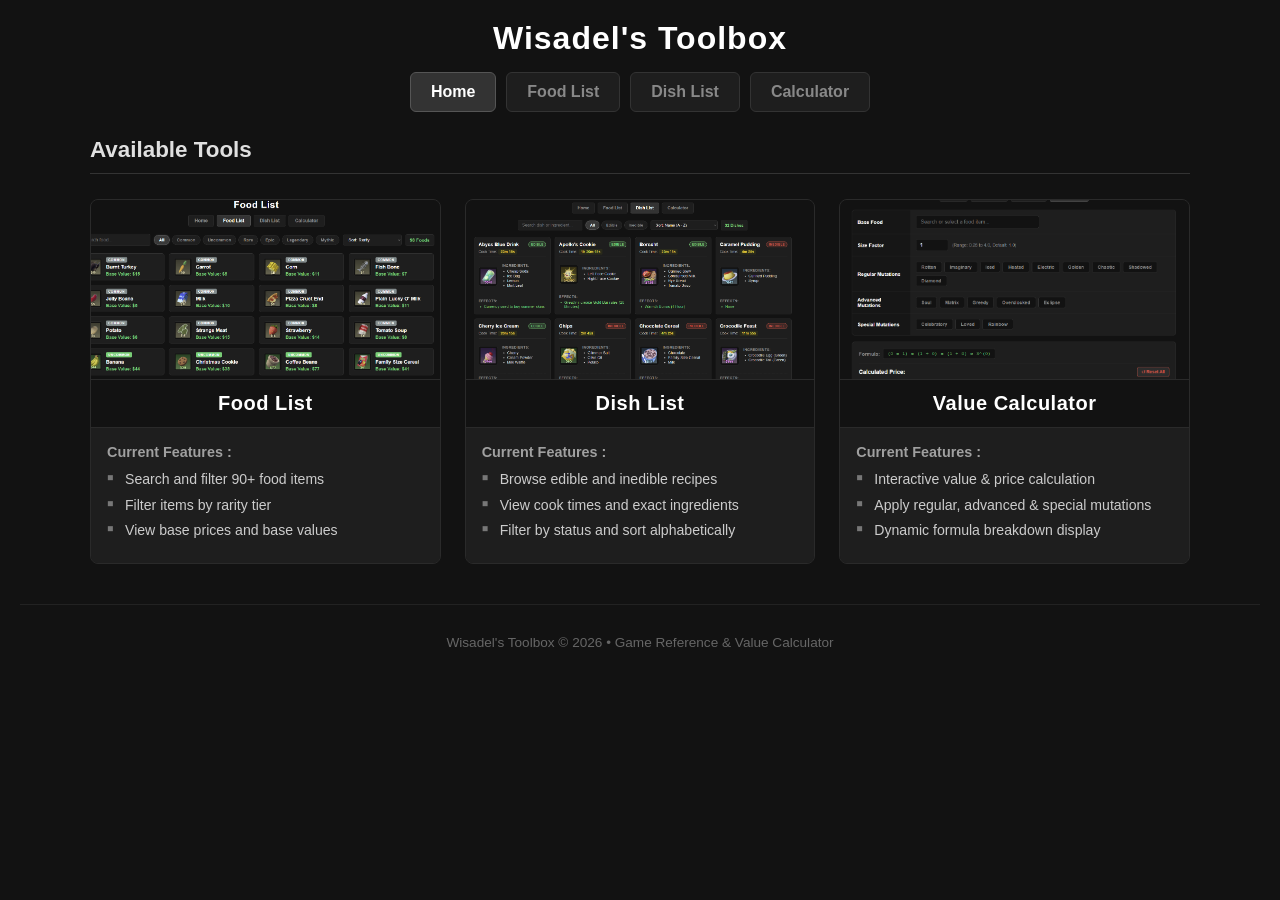
==== index.html @ 61a3f382 "Initial commit" ====
<!DOCTYPE html>
<html lang="en">
<head>
  <meta charset="UTF-8">
  <meta name="viewport" content="width=device-width, initial-scale=1.0">
  <title>Deadly Delivery Tools - Home</title>
  <link rel="icon" type="image/x-icon" href="./favicon.ico">
  <link rel="stylesheet" href="./css/home.css">
</head>
<body>

  <header>
    <h1>Wisadel's Toolbox</h1>
    <nav class="tab-nav">
      <a href="./index.html" class="tab-btn active">Home</a>
      <a href="./foods/index.html" class="tab-btn">Food List</a>
      <a href="./dishes/index.html" class="tab-btn">Dish List</a>
      <a href="./calculator/index.html" class="tab-btn">Calculator</a>
    </nav>
  </header>

  <main class="home-container">
    <section class="section-title">
      <h2>Available Tools</h2>
    </section>

    <div class="tools-grid">

      <a href="./foods/index.html" class="tool-card">
        <div class="card-media">
          <img src="./images/foods-preview.png" alt="Food List Preview" onerror="this.onerror=null; this.src='https://via.placeholder.com/600x300/1e1e1e/888888?text=Food+List+Preview';" />
        </div>
        <div class="card-header">
          <h3>Food List</h3>
        </div>
        <div class="card-body">
          <p class="features-label">Current Features :</p>
          <ul class="features-list">
            <li>Search and filter 90+ food items</li>
            <li>Filter items by rarity tier</li>
            <li>View base prices and base values</li>
          </ul>
        </div>
      </a>

      <a href="./dishes/index.html" class="tool-card">
        <div class="card-media">
          <img src="./images/dishes-preview.png" alt="Dish List Preview" onerror="this.onerror=null; this.src='https://via.placeholder.com/600x300/1e1e1e/888888?text=Dish+List+Preview';" />
        </div>
        <div class="card-header">
          <h3>Dish List</h3>
        </div>
        <div class="card-body">
          <p class="features-label">Current Features :</p>
          <ul class="features-list">
            <li>Browse edible and inedible recipes</li>
            <li>View cook times and exact ingredients</li>
            <li>Filter by status and sort alphabetically</li>
          </ul>
        </div>
      </a>

      <a href="./calculator/index.html" class="tool-card">
        <div class="card-media">
          <img src="./images/calculator-preview.png" alt="Calculator Preview" onerror="this.onerror=null; this.src='https://via.placeholder.com/600x300/1e1e1e/888888?text=Value+Calculator+Preview';" />
        </div>
        <div class="card-header">
          <h3>Value Calculator</h3>
        </div>
        <div class="card-body">
          <p class="features-label">Current Features :</p>
          <ul class="features-list">
            <li>Interactive value & price calculation</li>
            <li>Apply regular, advanced & special mutations</li>
            <li>Dynamic formula breakdown display</li>
          </ul>
        </div>
      </a>

    </div>
  </main>

  <footer>
    <p>Wisadel's Toolbox &copy; 2026 • Game Reference & Value Calculator</p>
  </footer>

</body>
</html>
---- css/home.css ----
/* ==========================================================================
   Global Reset & Base Theme
   ========================================================================== */
* {
  box-sizing: border-box;
  margin: 0;
  padding: 0;
  font-family: Arial, sans-serif;
}

body {
  background-color: #121212;
  color: #ffffff;
  padding: 20px;
}

header {
  text-align: center;
  margin-bottom: 25px;
}

h1 {
  margin-bottom: 15px;
  font-size: 2rem;
  letter-spacing: 1px;
}

/* ==========================================================================
   Navigation Tabs
   ========================================================================== */
.tab-nav {
  display: flex;
  justify-content: center;
  gap: 10px;
  margin-bottom: 25px;
}

.tab-btn {
  padding: 10px 20px;
  background-color: #1e1e1e;
  color: #888;
  border: 1px solid #333;
  border-radius: 6px;
  font-size: 1rem;
  font-weight: bold;
  cursor: pointer;
  text-decoration: none;
  display: inline-block;
  transition: all 0.2s ease;
}

.tab-btn.active, 
.tab-btn:hover {
  background-color: #333;
  color: #fff;
  border-color: #555;
}

/* ==========================================================================
   Home Container & Section Header
   ========================================================================== */
.home-container {
  max-width: 1100px;
  margin: 0 auto;
}

.section-title {
  border-bottom: 1px solid #333;
  padding-bottom: 10px;
  margin-bottom: 25px;
}

.section-title h2 {
  font-size: 1.4rem;
  font-weight: 600;
  color: #e0e0e0;
}

/* ==========================================================================
   Tools Grid Layout (Reference Image Style)
   ========================================================================== */
.tools-grid {
  display: grid;
  grid-template-columns: repeat(auto-fill, minmax(320px, 1fr));
  gap: 24px;
}

/* Tool Card Wrapper */
.tool-card {
  background-color: #1a1a1a;
  border: 1px solid #2a2a2a;
  border-radius: 8px;
  overflow: hidden;
  text-decoration: none;
  color: inherit;
  display: flex;
  flex-direction: column;
  transition: transform 0.2s ease, border-color 0.2s ease, box-shadow 0.2s ease;
}

.tool-card:hover {
  transform: translateY(-4px);
  border-color: #4a5568;
  box-shadow: 0 8px 20px rgba(0, 0, 0, 0.6);
}

/* Card Image Banner */
.card-media {
  width: 100%;
  height: 180px;
  background-color: #121212;
  overflow: hidden;
  border-bottom: 1px solid #2a2a2a;
}

.card-media img {
  width: 100%;
  height: 100%;
  object-fit: cover;
  transition: transform 0.3s ease;
}

.tool-card:hover .card-media img {
  transform: scale(1.03);
}

/* Banner Title Strip */
.card-header {
  background-color: #121212;
  padding: 12px 16px;
  text-align: center;
  border-bottom: 1px solid #2a2a2a;
}

.card-header h3 {
  font-size: 1.25rem;
  font-weight: 700;
  color: #ffffff;
  letter-spacing: 0.5px;
}

/* Card Features Body */
.card-body {
  padding: 16px;
  flex: 1;
  background-color: #1e1e1e;
}

.features-label {
  font-size: 0.9rem;
  font-weight: bold;
  color: #a0a0a0;
  margin-bottom: 10px;
}

.features-list {
  list-style-type: none;
  padding-left: 0;
}

.features-list li {
  position: relative;
  padding-left: 18px;
  font-size: 0.88rem;
  color: #cccccc;
  margin-bottom: 6px;
  line-height: 1.4;
}

.features-list li::before {
  content: "■";
  position: absolute;
  left: 0;
  top: 1px;
  font-size: 0.65rem;
  color: #777;
}

/* Responsive Tweaks */
@media (max-width: 768px) {
  .tools-grid {
    grid-template-columns: 1fr;
  }
}

/* ==========================================================================
   Footer Styling
   ========================================================================== */
footer {
  text-align: center;
  padding: 30px 0 10px 0;
  margin-top: 40px;
  border-top: 1px solid #222;
  color: #666;
  font-size: 0.85rem;
}
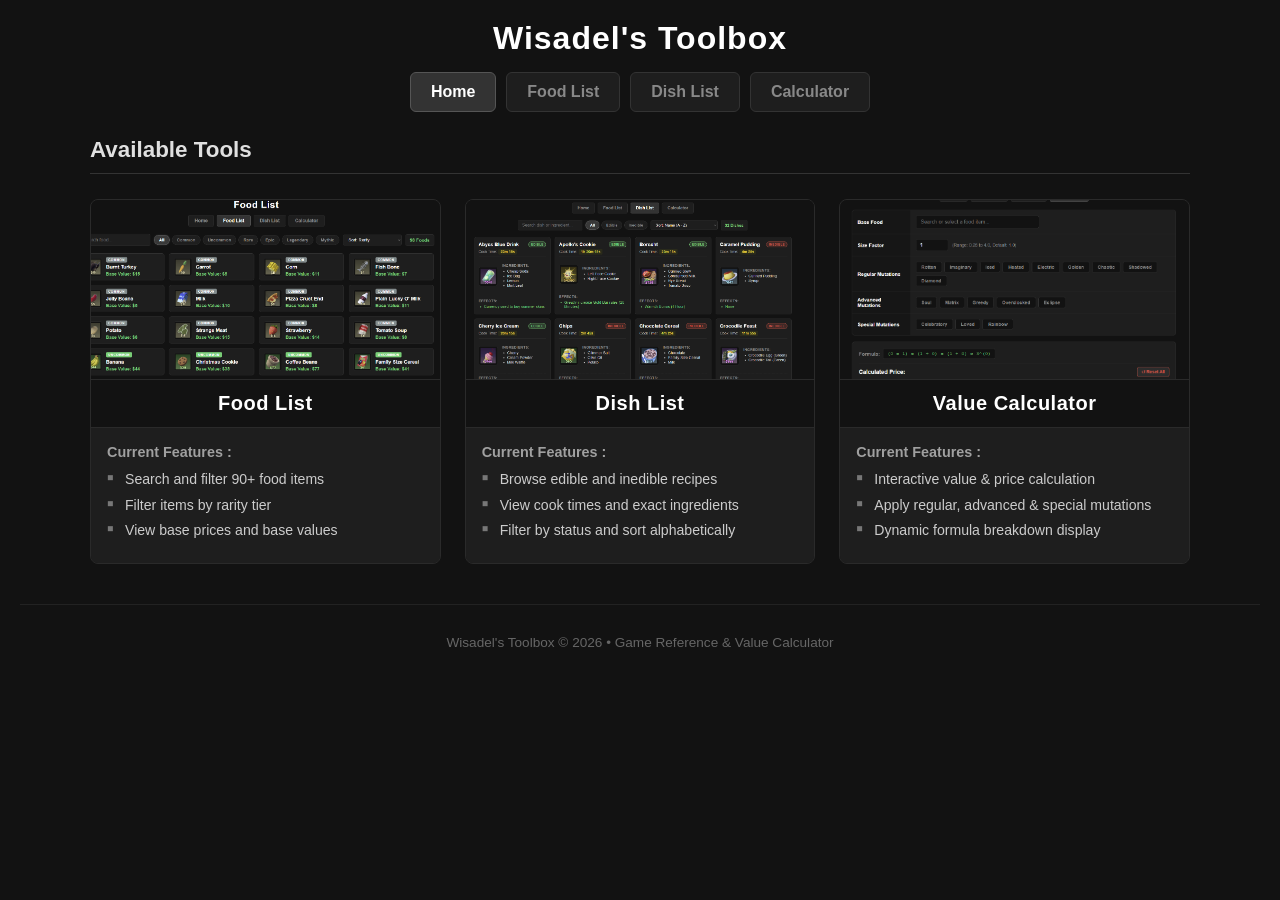
==== commit 76b3a3f7: "Update clean URLs and navigation links" ====
--- a/index.html
+++ b/index.html
@@ -12,10 +12,10 @@
   <header>
     <h1>Wisadel's Toolbox</h1>
     <nav class="tab-nav">
-      <a href="./index.html" class="tab-btn active">Home</a>
-      <a href="./foods/index.html" class="tab-btn">Food List</a>
-      <a href="./dishes/index.html" class="tab-btn">Dish List</a>
-      <a href="./calculator/index.html" class="tab-btn">Calculator</a>
+      <a href="./" class="tab-btn active">Home</a>
+      <a href="./foods/" class="tab-btn">Food List</a>
+      <a href="./dishes/" class="tab-btn">Dish List</a>
+      <a href="./calculator/" class="tab-btn">Calculator</a>
     </nav>
   </header>
 
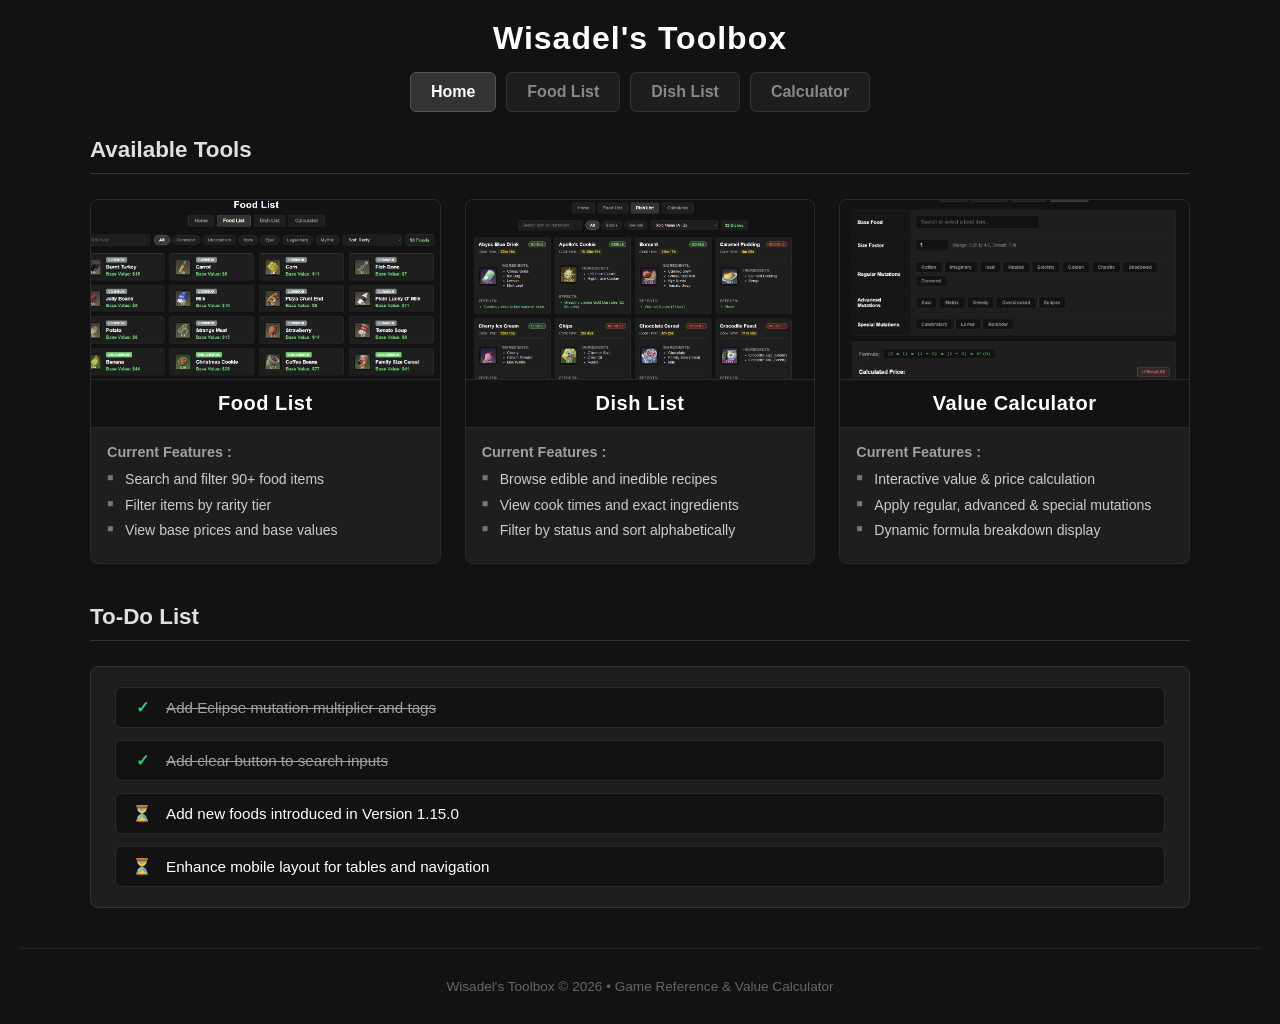
==== commit f8ace9e6: "Added a To-Do List on the Home Page" ====
--- a/index.html
+++ b/index.html
@@ -26,7 +26,7 @@
 
     <div class="tools-grid">
 
-      <a href="./foods/index.html" class="tool-card">
+      <a href="./foods/" class="tool-card">
         <div class="card-media">
           <img src="./images/foods-preview.png" alt="Food List Preview" onerror="this.onerror=null; this.src='https://via.placeholder.com/600x300/1e1e1e/888888?text=Food+List+Preview';" />
         </div>
@@ -43,7 +43,7 @@
         </div>
       </a>
 
-      <a href="./dishes/index.html" class="tool-card">
+      <a href="./dishes/" class="tool-card">
         <div class="card-media">
           <img src="./images/dishes-preview.png" alt="Dish List Preview" onerror="this.onerror=null; this.src='https://via.placeholder.com/600x300/1e1e1e/888888?text=Dish+List+Preview';" />
         </div>
@@ -60,7 +60,7 @@
         </div>
       </a>
 
-      <a href="./calculator/index.html" class="tool-card">
+      <a href="./calculator/" class="tool-card">
         <div class="card-media">
           <img src="./images/calculator-preview.png" alt="Calculator Preview" onerror="this.onerror=null; this.src='https://via.placeholder.com/600x300/1e1e1e/888888?text=Value+Calculator+Preview';" />
         </div>
@@ -78,6 +78,34 @@
       </a>
 
     </div>
+
+    <section class="todo-section">
+      <div class="section-title">
+        <h2>To-Do List</h2>
+      </div>
+
+      <div class="todo-card">
+        <ul class="todo-list">
+          <li class="status-done">
+            <span class="todo-icon">✓</span>
+            <span class="todo-text">Add Eclipse mutation multiplier and tags</span>
+          </li>
+          <li class="status-done">
+            <span class="todo-icon">✓</span>
+            <span class="todo-text">Add clear button to search inputs</span>
+          </li>
+          <li class="status-pending">
+            <span class="todo-icon">⏳</span>
+            <span class="todo-text">Add new foods introduced in Version 1.15.0</span>
+          </li>
+          <li class="status-pending">
+            <span class="todo-icon">⏳</span>
+            <span class="todo-text">Enhance mobile layout for tables and navigation</span>
+          </li>
+        </ul>
+      </div>
+    </section>
+
   </main>
 
   <footer>
--- a/css/home.css
+++ b/css/home.css
@@ -77,7 +77,7 @@
 }
 
 /* ==========================================================================
-   Tools Grid Layout (Reference Image Style)
+   Tools Grid Layout
    ========================================================================== */
 .tools-grid {
   display: grid;
@@ -176,11 +176,72 @@
   color: #777;
 }
 
-/* Responsive Tweaks */
-@media (max-width: 768px) {
-  .tools-grid {
-    grid-template-columns: 1fr;
-  }
+/* ==========================================================================
+   To-Do List / Roadmap Section
+   ========================================================================== */
+.todo-section {
+  margin-top: 40px;
+  margin-bottom: 20px;
+}
+
+.todo-card {
+  background-color: #1e1e1e;
+  border: 1px solid #333;
+  border-radius: 8px;
+  padding: 20px 24px;
+}
+
+.todo-list {
+  list-style: none;
+  display: flex;
+  flex-direction: column;
+  gap: 12px;
+}
+
+.todo-list li {
+  display: flex;
+  align-items: center;
+  gap: 12px;
+  font-size: 0.95rem;
+  padding: 10px 14px;
+  background-color: #121212;
+  border-radius: 6px;
+  border: 1px solid #2a2a2a;
+}
+
+.todo-icon {
+  font-size: 1rem;
+  font-weight: bold;
+  min-width: 24px;
+  text-align: center;
+}
+
+.status-done {
+  color: #a0a0a0;
+}
+
+.status-done .todo-icon {
+  color: #2ecc71;
+}
+
+.status-done .todo-text {
+  text-decoration: line-through;
+}
+
+.status-pending .todo-icon {
+  color: #f1c40f;
+}
+
+.status-pending .todo-text {
+  color: #ffffff;
+}
+
+.status-planned .todo-icon {
+  color: #3498db;
+}
+
+.status-planned .todo-text {
+  color: #888888;
 }
 
 /* ==========================================================================
@@ -193,4 +254,37 @@
   border-top: 1px solid #222;
   color: #666;
   font-size: 0.85rem;
+}
+
+/* Output Formula & Result Bar */
+.price-value {
+  font-size: 1.8rem;
+  font-weight: 800;
+  color: #f1c40f;
+}
+
+/* ==========================================================================
+   Responsive & Mobile Navigation Fix
+   ========================================================================== */
+@media (max-width: 768px) {
+  .tools-grid {
+    grid-template-columns: 1fr;
+  }
+}
+
+@media (max-width: 600px) {
+  .tab-nav {
+    display: flex;
+    overflow-x: auto;            /* Enables horizontal scrolling */
+    white-space: nowrap;         /* Keeps buttons on one line */
+    justify-content: flex-start; /* Aligns buttons to the left */
+    padding-bottom: 8px;         /* Prevents scrollbar overlap */
+    -webkit-overflow-scrolling: touch; /* Smooth scroll on iOS */
+  }
+
+  .tab-btn {
+    flex-shrink: 0;             /* Stops buttons from getting squeezed */
+    padding: 8px 14px;
+    font-size: 0.9rem;
+  }
 }
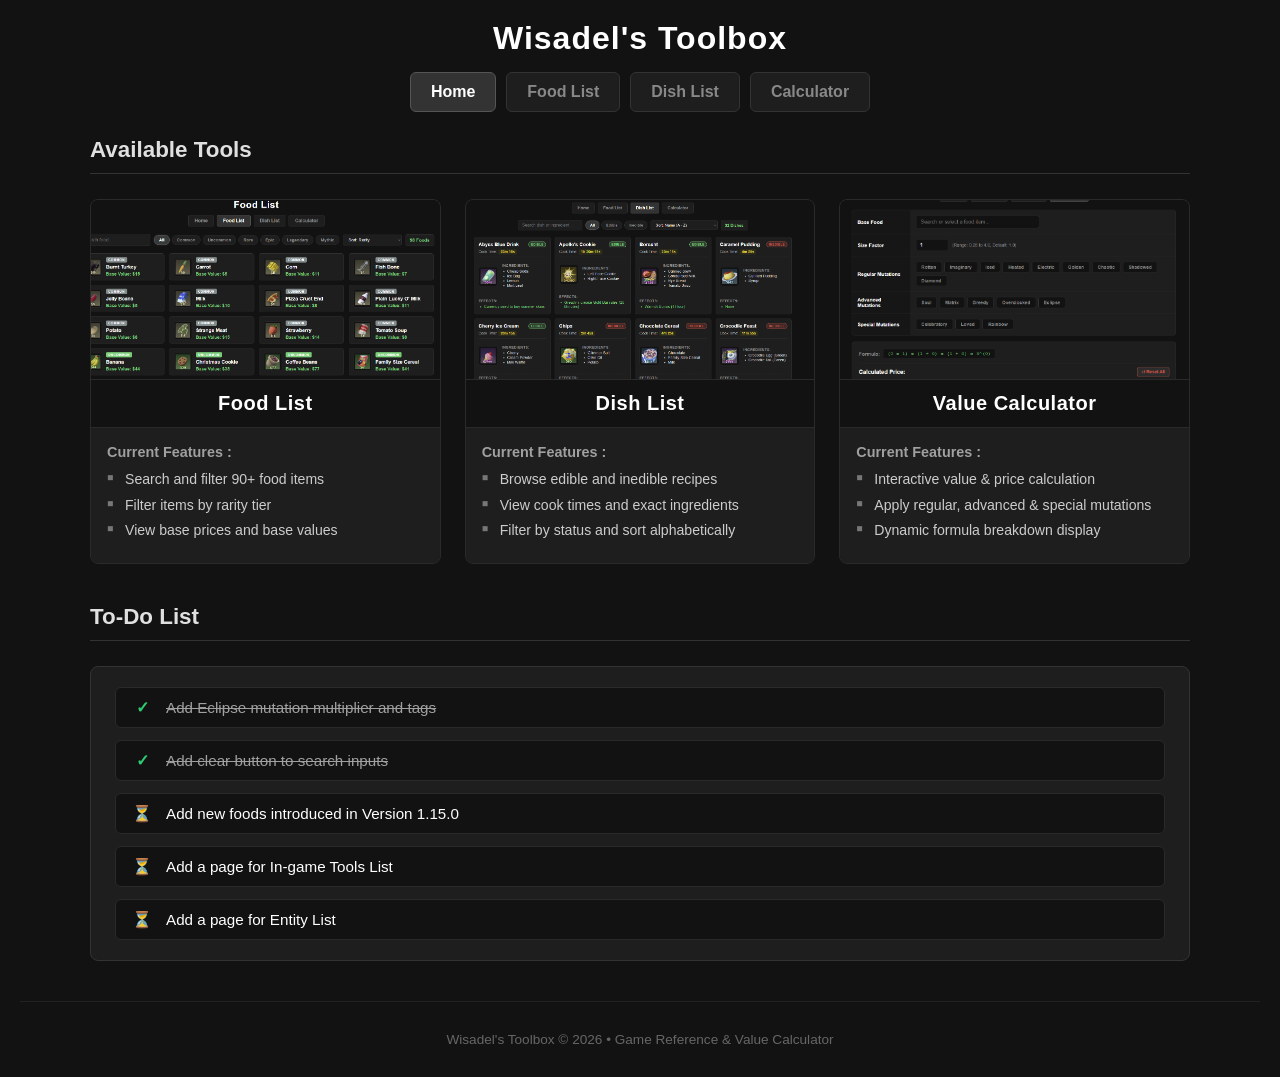
==== commit 90527e32: "Updated To-Do List" ====
--- a/index.html
+++ b/index.html
@@ -100,7 +100,11 @@
           </li>
           <li class="status-pending">
             <span class="todo-icon">⏳</span>
-            <span class="todo-text">Enhance mobile layout for tables and navigation</span>
+            <span class="todo-text">Add a page for In-game Tools List</span>
+          </li>
+          <li class="status-pending">
+            <span class="todo-icon">⏳</span>
+            <span class="todo-text">Add a page for Entity List</span>
           </li>
         </ul>
       </div>
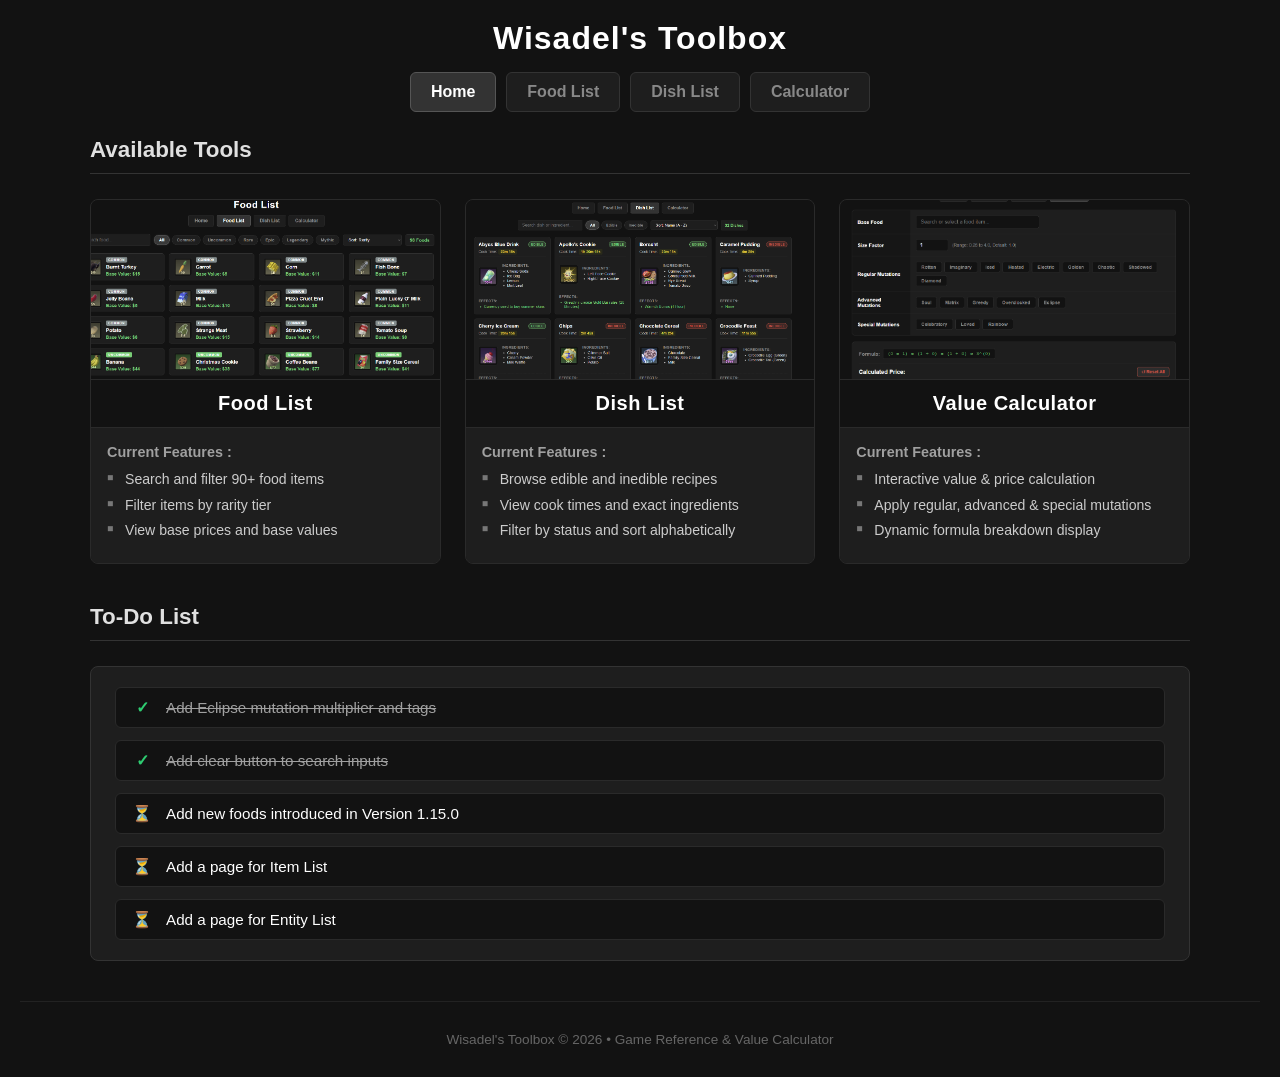
==== commit 6daff5d5: "Updated To-Do List" ====
--- a/index.html
+++ b/index.html
@@ -100,7 +100,7 @@
           </li>
           <li class="status-pending">
             <span class="todo-icon">⏳</span>
-            <span class="todo-text">Add a page for In-game Tools List</span>
+            <span class="todo-text">Add a page for Item List</span>
           </li>
           <li class="status-pending">
             <span class="todo-icon">⏳</span>
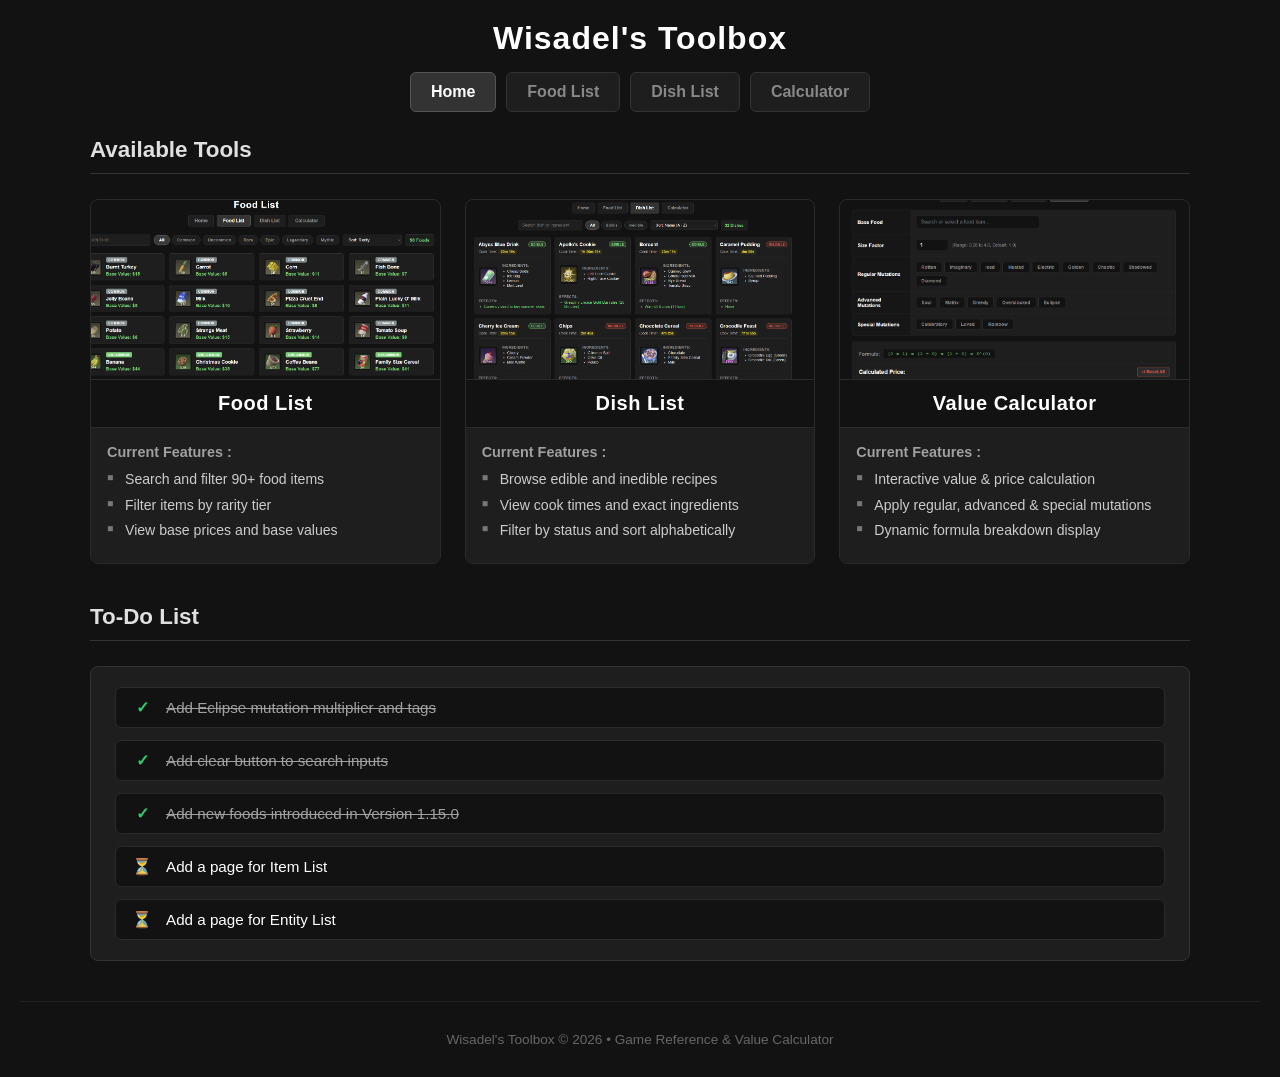
==== commit f807150d: "Added new foods introduced in Version 1.15.0" ====
--- a/index.html
+++ b/index.html
@@ -94,8 +94,8 @@
             <span class="todo-icon">✓</span>
             <span class="todo-text">Add clear button to search inputs</span>
           </li>
-          <li class="status-pending">
-            <span class="todo-icon">⏳</span>
+          <li class="status-done">
+            <span class="todo-icon">✓</span>
             <span class="todo-text">Add new foods introduced in Version 1.15.0</span>
           </li>
           <li class="status-pending">
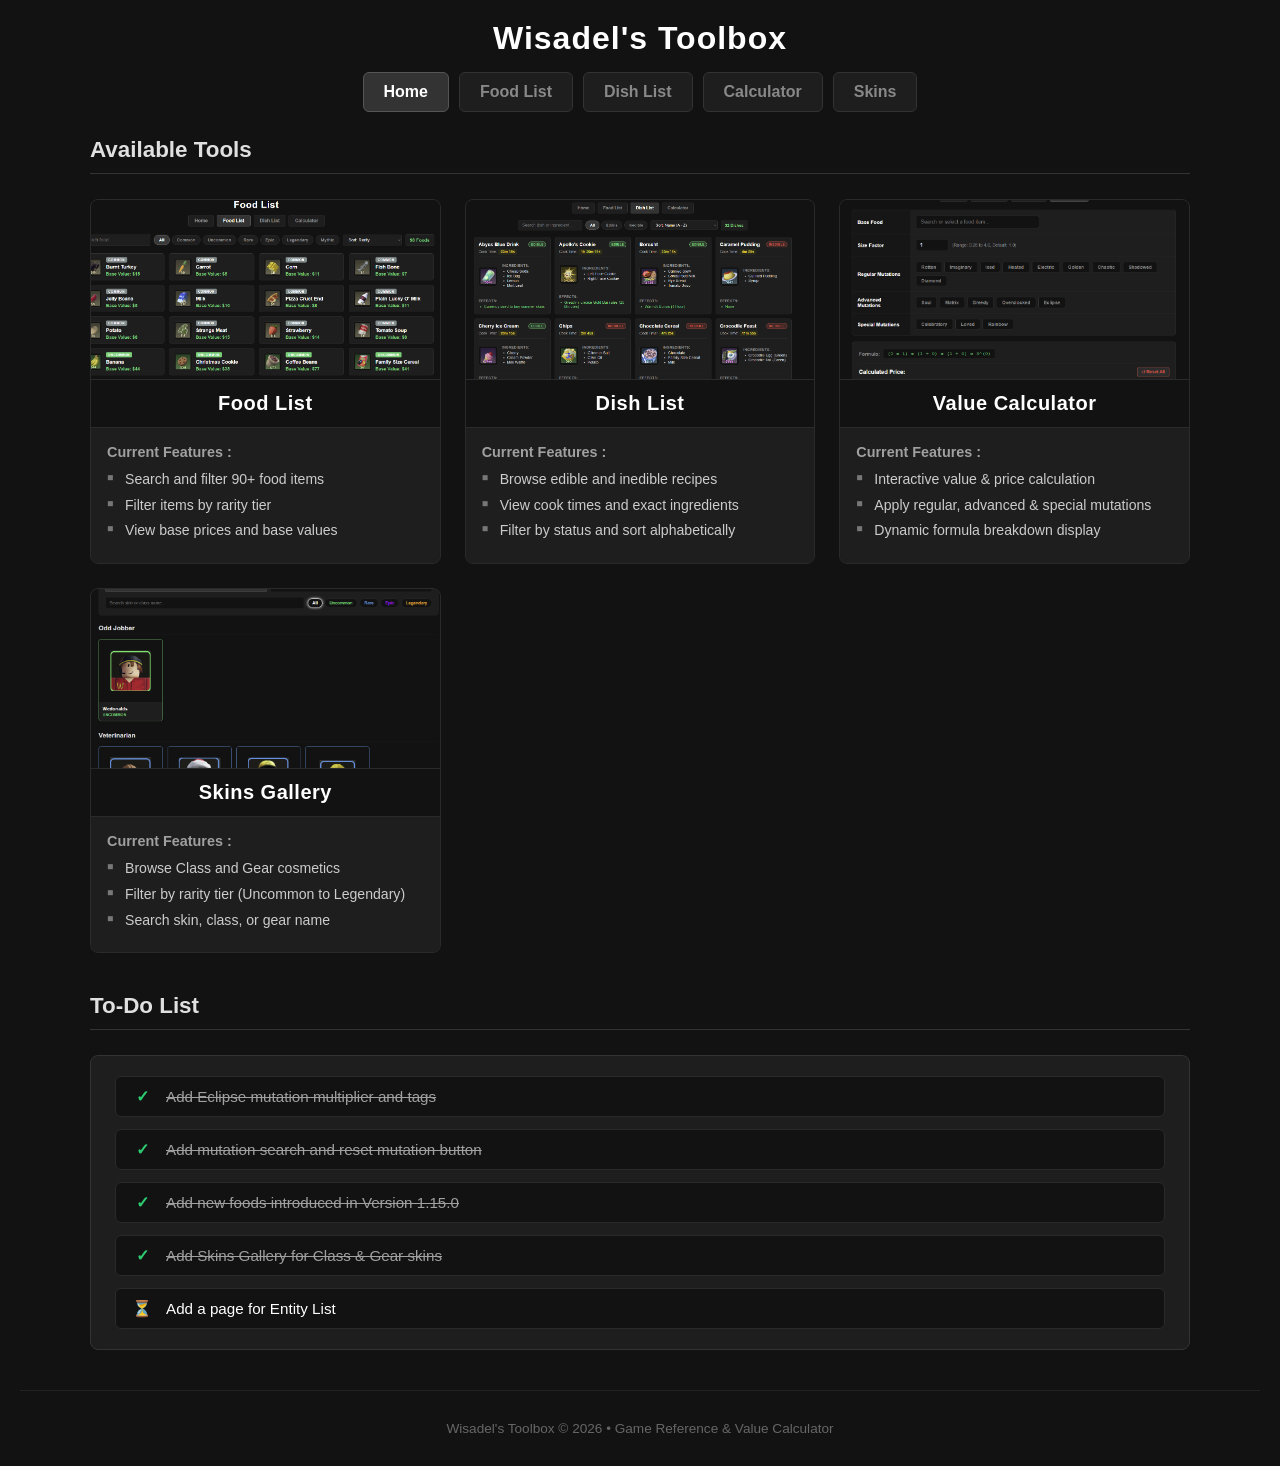
==== commit 2fe0dcb6: "Add skin gallery and calculator QOL" ====
--- a/index.html
+++ b/index.html
@@ -16,6 +16,7 @@
       <a href="./foods/" class="tab-btn">Food List</a>
       <a href="./dishes/" class="tab-btn">Dish List</a>
       <a href="./calculator/" class="tab-btn">Calculator</a>
+      <a href="./skins/" class="tab-btn">Skins</a>
     </nav>
   </header>
 
@@ -77,6 +78,24 @@
         </div>
       </a>
 
+      <!-- Skins Gallery Tool Card -->
+      <a href="./skins/" class="tool-card">
+        <div class="card-media">
+          <img src="./images/skins-preview.png" alt="Skins Gallery Preview" onerror="this.onerror=null; this.src='https://via.placeholder.com/600x300/1e1e1e/888888?text=Skins+Gallery+Preview';" />
+        </div>
+        <div class="card-header">
+          <h3>Skins Gallery</h3>
+        </div>
+        <div class="card-body">
+          <p class="features-label">Current Features :</p>
+          <ul class="features-list">
+            <li>Browse Class and Gear cosmetics</li>
+            <li>Filter by rarity tier (Uncommon to Legendary)</li>
+            <li>Search skin, class, or gear name</li>
+          </ul>
+        </div>
+      </a>
+
     </div>
 
     <section class="todo-section">
@@ -92,15 +111,15 @@
           </li>
           <li class="status-done">
             <span class="todo-icon">✓</span>
-            <span class="todo-text">Add clear button to search inputs</span>
+            <span class="todo-text">Add mutation search and reset mutation button</span>
           </li>
           <li class="status-done">
             <span class="todo-icon">✓</span>
             <span class="todo-text">Add new foods introduced in Version 1.15.0</span>
           </li>
-          <li class="status-pending">
-            <span class="todo-icon">⏳</span>
-            <span class="todo-text">Add a page for Item List</span>
+          <li class="status-done">
+            <span class="todo-icon">✓</span>
+            <span class="todo-text">Add Skins Gallery for Class & Gear skins</span>
           </li>
           <li class="status-pending">
             <span class="todo-icon">⏳</span>
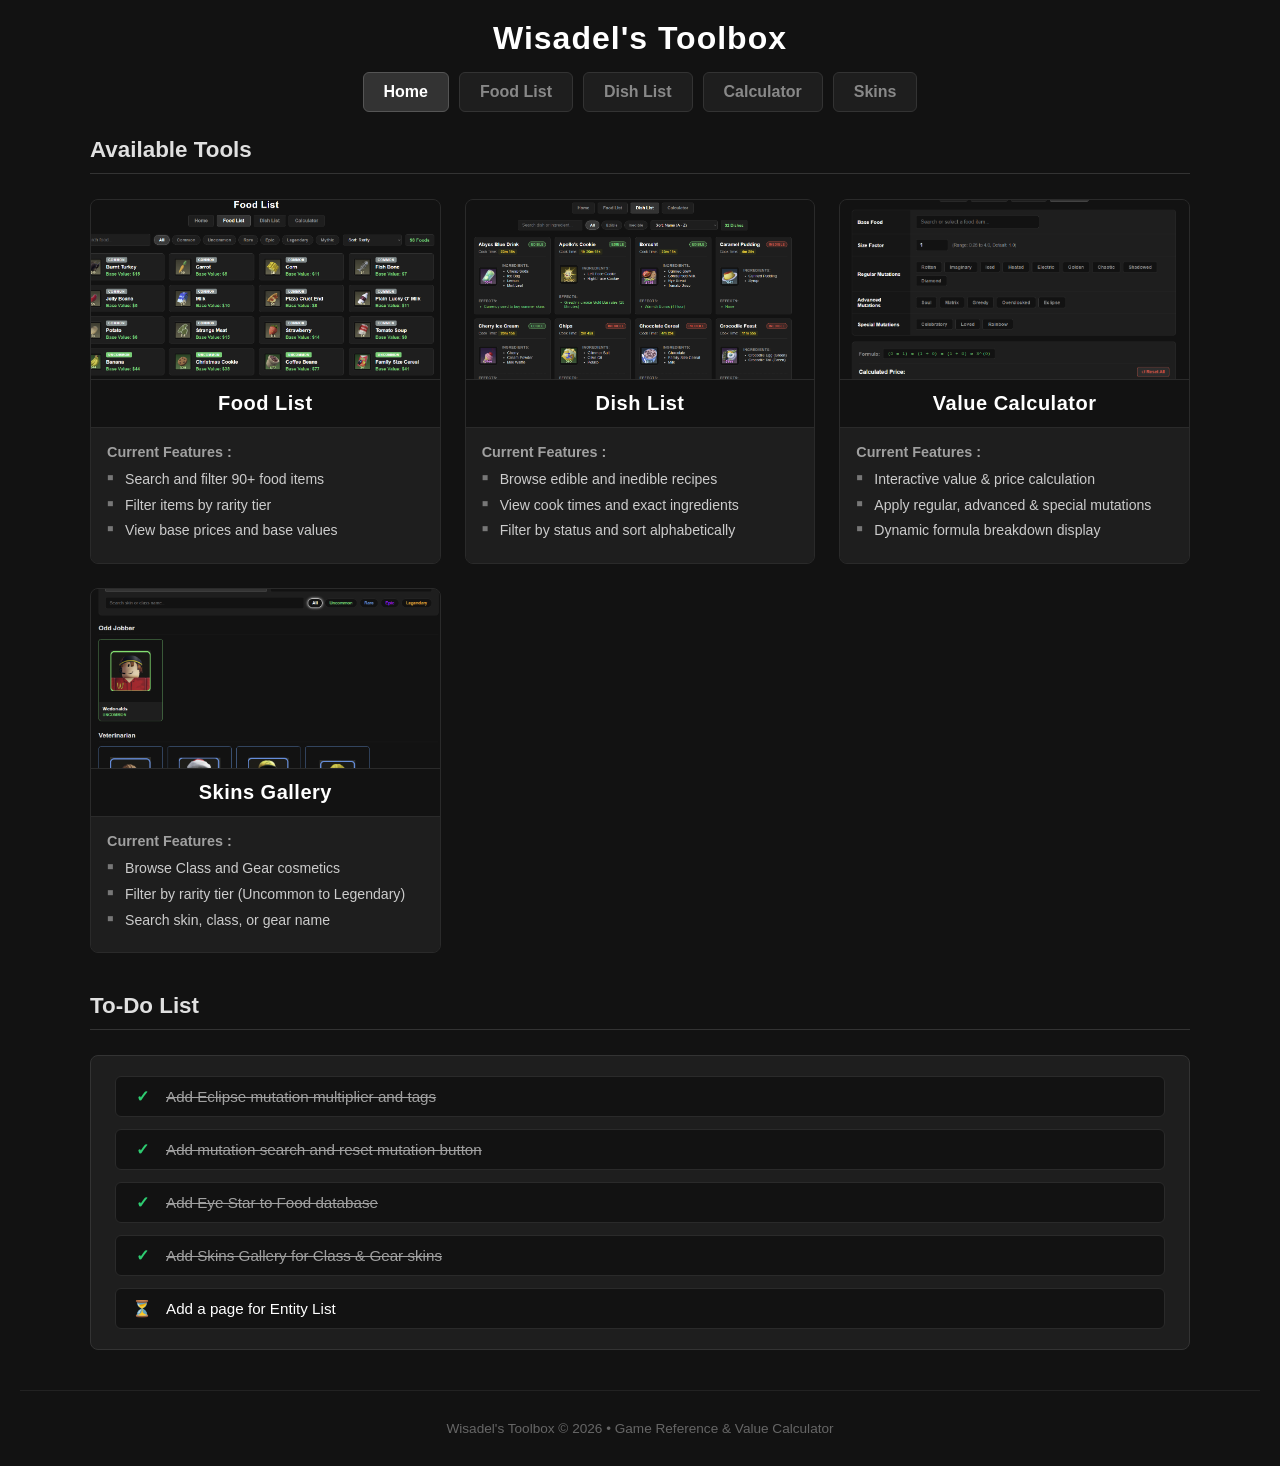
==== commit 9a442307: "Update to do list to include eye star food" ====
--- a/index.html
+++ b/index.html
@@ -115,7 +115,7 @@
           </li>
           <li class="status-done">
             <span class="todo-icon">✓</span>
-            <span class="todo-text">Add new foods introduced in Version 1.15.0</span>
+            <span class="todo-text">Add Eye Star to Food database</span>
           </li>
           <li class="status-done">
             <span class="todo-icon">✓</span>
